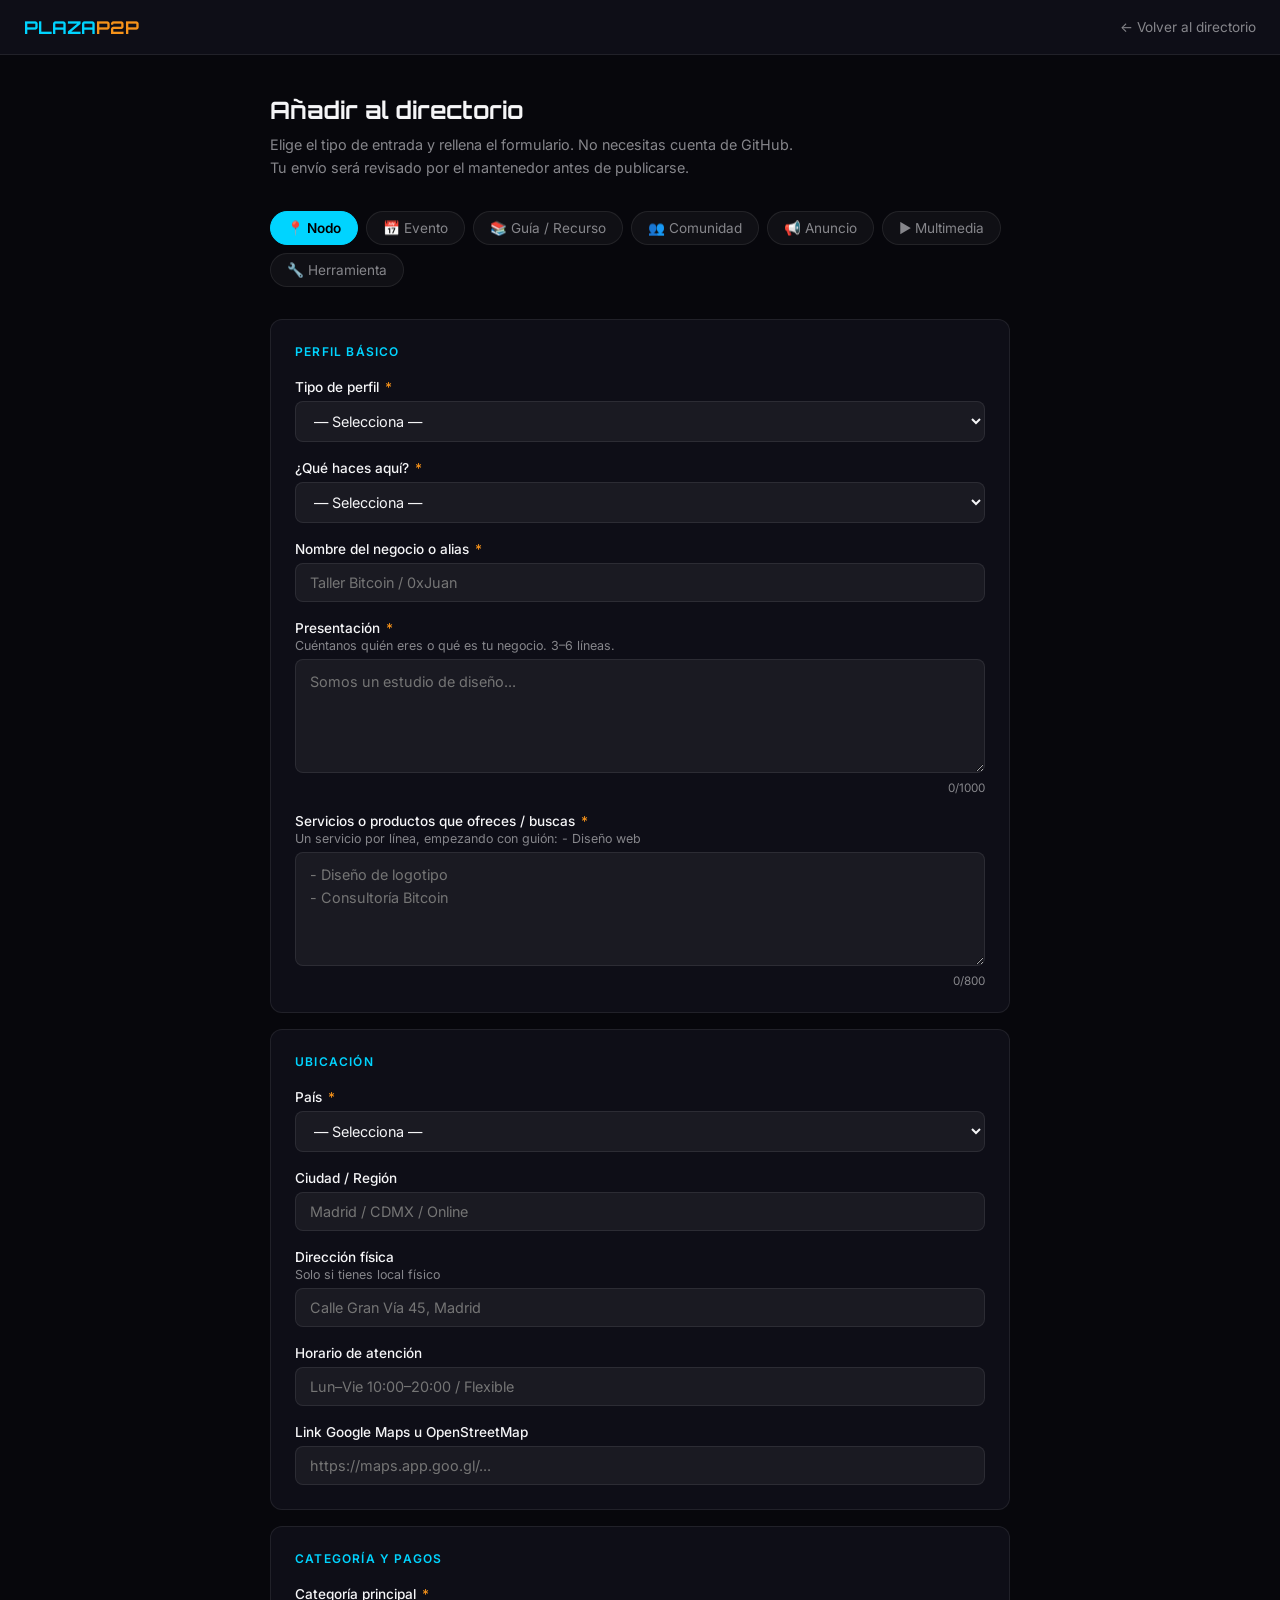
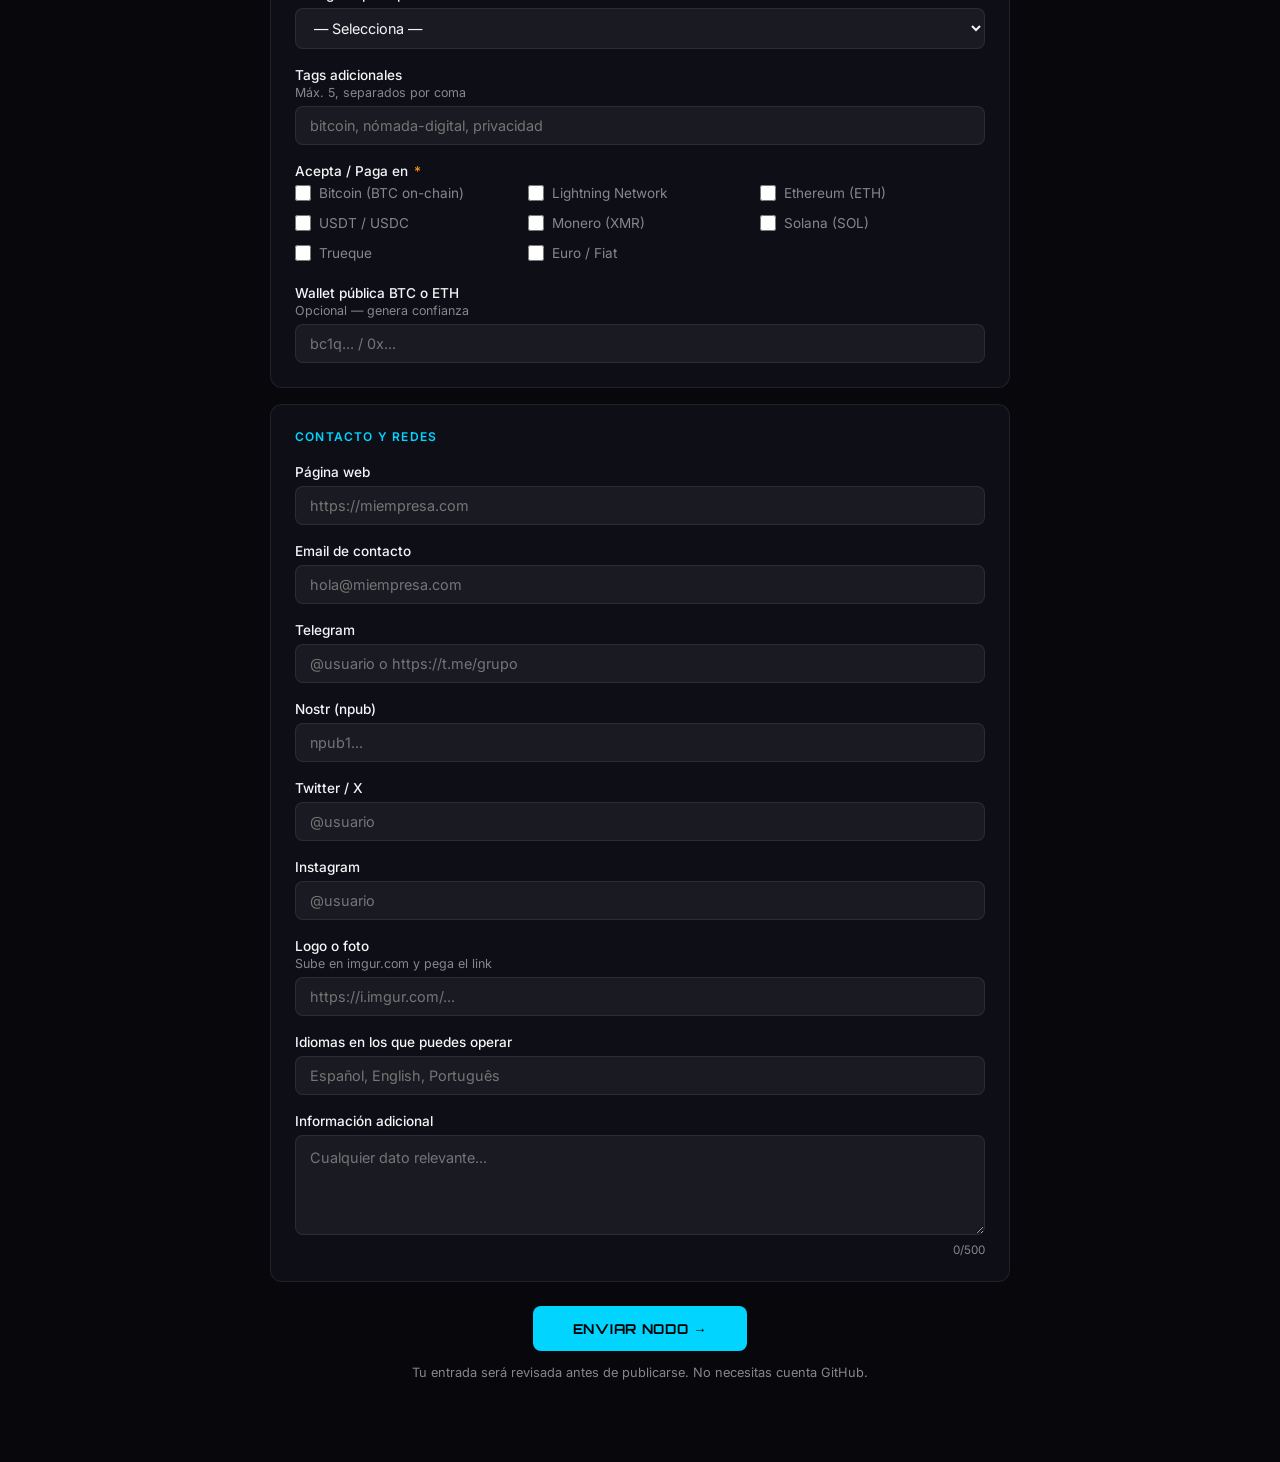
==== submit.html @ 878a332d "Initial commit" ====
<!DOCTYPE html>
<html lang="es">
<head>
  <meta charset="UTF-8">
  <meta name="viewport" content="width=device-width, initial-scale=1.0">
  <title>Enviar entrada — PlazaP2P v2</title>
  <link rel="preconnect" href="https://fonts.googleapis.com">
  <link rel="stylesheet" href="https://fonts.googleapis.com/css2?family=Orbitron:wght@400;700&family=Inter:wght@300;400;500;600&display=swap">
  <style>
    :root {
      --bg:      #07070c;
      --bg-2:    #0e0e17;
      --surface: rgba(255,255,255,0.04);
      --border:  rgba(255,255,255,0.08);
      --t-1:     #f5f5f7;
      --t-2:     #86868b;
      --accent:  #00d4ff;
      --btc:     #f7931a;
      --radius:  12px;
    }
    *, *::before, *::after { box-sizing: border-box; margin: 0; padding: 0; }
    body {
      font-family: 'Inter', sans-serif;
      background: var(--bg);
      color: var(--t-1);
      min-height: 100vh;
    }

    /* ── Header ── */
    .site-header {
      background: var(--bg-2);
      border-bottom: 1px solid var(--border);
      padding: 16px 24px;
      display: flex;
      align-items: center;
      gap: 16px;
    }
    .logo {
      font-family: 'Orbitron', sans-serif;
      font-size: 1.1rem;
      font-weight: 700;
      color: var(--accent);
      text-decoration: none;
    }
    .logo span { color: var(--btc); }
    .back-link {
      margin-left: auto;
      color: var(--t-2);
      text-decoration: none;
      font-size: 0.85rem;
      transition: color 0.2s;
    }
    .back-link:hover { color: var(--accent); }

    /* ── Main layout ── */
    .container {
      max-width: 780px;
      margin: 0 auto;
      padding: 40px 20px 80px;
    }
    h1 {
      font-family: 'Orbitron', sans-serif;
      font-size: 1.5rem;
      font-weight: 700;
      margin-bottom: 8px;
    }
    .subtitle {
      color: var(--t-2);
      font-size: 0.9rem;
      margin-bottom: 32px;
      line-height: 1.6;
    }

    /* ── Type tabs ── */
    .type-tabs {
      display: flex;
      gap: 8px;
      flex-wrap: wrap;
      margin-bottom: 32px;
    }
    .type-tab {
      padding: 8px 16px;
      border-radius: 20px;
      border: 1px solid var(--border);
      background: var(--surface);
      color: var(--t-2);
      cursor: pointer;
      font-size: 0.85rem;
      font-family: inherit;
      transition: all 0.2s;
    }
    .type-tab:hover { border-color: var(--accent); color: var(--t-1); }
    .type-tab.active {
      background: var(--accent);
      border-color: var(--accent);
      color: #000;
      font-weight: 600;
    }

    /* ── Form panels ── */
    .form-panel { display: none; }
    .form-panel.active { display: block; }

    /* ── Form fields ── */
    .form-section {
      background: var(--bg-2);
      border: 1px solid var(--border);
      border-radius: var(--radius);
      padding: 24px;
      margin-bottom: 16px;
    }
    .form-section h3 {
      font-size: 0.75rem;
      font-weight: 600;
      letter-spacing: 0.1em;
      text-transform: uppercase;
      color: var(--accent);
      margin-bottom: 20px;
    }
    .field {
      margin-bottom: 18px;
    }
    .field:last-child { margin-bottom: 0; }
    label {
      display: block;
      font-size: 0.85rem;
      font-weight: 500;
      color: var(--t-1);
      margin-bottom: 6px;
    }
    label .req { color: var(--btc); margin-left: 2px; }
    label .hint {
      display: block;
      font-size: 0.78rem;
      font-weight: 400;
      color: var(--t-2);
      margin-top: 2px;
    }
    input[type="text"],
    input[type="url"],
    input[type="email"],
    input[type="number"],
    select,
    textarea {
      width: 100%;
      background: rgba(255,255,255,0.05);
      border: 1px solid var(--border);
      border-radius: 8px;
      color: var(--t-1);
      font-family: inherit;
      font-size: 0.9rem;
      padding: 10px 14px;
      outline: none;
      transition: border-color 0.2s;
    }
    input:focus, select:focus, textarea:focus {
      border-color: var(--accent);
    }
    select option { background: #1a1a2e; }
    textarea { resize: vertical; min-height: 100px; line-height: 1.6; }

    .checkbox-group {
      display: grid;
      grid-template-columns: repeat(auto-fill, minmax(220px, 1fr));
      gap: 8px;
    }
    .checkbox-label {
      display: flex;
      align-items: center;
      gap: 8px;
      font-size: 0.85rem;
      font-weight: 400;
      color: var(--t-2);
      cursor: pointer;
    }
    .checkbox-label input[type="checkbox"] {
      width: 16px;
      height: 16px;
      accent-color: var(--accent);
      flex-shrink: 0;
    }

    /* ── Submit button ── */
    .submit-area { margin-top: 24px; text-align: center; }
    .btn-submit {
      background: var(--accent);
      color: #000;
      font-family: 'Orbitron', sans-serif;
      font-size: 0.85rem;
      font-weight: 700;
      letter-spacing: 0.05em;
      border: none;
      border-radius: 8px;
      padding: 14px 40px;
      cursor: pointer;
      transition: opacity 0.2s;
    }
    .btn-submit:hover { opacity: 0.85; }
    .btn-submit:disabled { opacity: 0.4; cursor: not-allowed; }

    /* ── Status messages ── */
    .status-msg {
      display: none;
      border-radius: var(--radius);
      padding: 16px 20px;
      margin-top: 20px;
      font-size: 0.9rem;
      line-height: 1.6;
    }
    .status-msg.success {
      display: block;
      background: rgba(48,209,88,0.1);
      border: 1px solid rgba(48,209,88,0.3);
      color: #30d158;
    }
    .status-msg.error {
      display: block;
      background: rgba(255,69,58,0.1);
      border: 1px solid rgba(255,69,58,0.3);
      color: #ff453a;
    }

    .notice {
      font-size: 0.8rem;
      color: var(--t-2);
      text-align: center;
      margin-top: 12px;
      line-height: 1.5;
    }

    /* ── Character counter ── */
    .char-counter {
      font-size: 0.73rem;
      color: var(--t-2);
      text-align: right;
      margin-top: 4px;
    }
    .char-counter.over { color: var(--btc); }

    /* ── Honeypot (invisible to humans, visible to bots) ── */
    .hp-field {
      position: absolute;
      left: -9999px;
      top: auto;
      width: 1px;
      height: 1px;
      overflow: hidden;
    }

    /* ── Success link ── */
    .status-msg.success a { color: inherit; text-decoration: underline; }
  </style>
</head>
<body>

<header class="site-header">
  <a class="logo" href="index.html">PLAZA<span>P2P</span></a>
  <a class="back-link" href="index.html">← Volver al directorio</a>
</header>

<main class="container">
  <h1>Añadir al directorio</h1>
  <p class="subtitle">
    Elige el tipo de entrada y rellena el formulario. No necesitas cuenta de GitHub.<br>
    Tu envío será revisado por el mantenedor antes de publicarse.
  </p>

  <!-- Type selector -->
  <div class="type-tabs" role="tablist">
    <button class="type-tab active" data-type="nodo"        onclick="switchType('nodo')">📍 Nodo</button>
    <button class="type-tab"        data-type="evento"      onclick="switchType('evento')">📅 Evento</button>
    <button class="type-tab"        data-type="aprendizaje" onclick="switchType('aprendizaje')">📚 Guía / Recurso</button>
    <button class="type-tab"        data-type="comunidad"   onclick="switchType('comunidad')">👥 Comunidad</button>
    <button class="type-tab"        data-type="anuncio"     onclick="switchType('anuncio')">📢 Anuncio</button>
    <button class="type-tab"        data-type="multimedia"  onclick="switchType('multimedia')">▶ Multimedia</button>
    <button class="type-tab"        data-type="herramienta" onclick="switchType('herramienta')">🔧 Herramienta</button>
  </div>

  <!-- ── NODO ──────────────────────────────────────────────────── -->
  <form id="form-nodo" class="form-panel active" onsubmit="submitForm(event,'nodo')">
    <div class="form-section">
      <h3>Perfil básico</h3>
      <div class="field">
        <label>Tipo de perfil <span class="req">*</span></label>
        <select name="tipo_entidad" required>
          <option value="">— Selecciona —</option>
          <option>Profesional / Freelancer</option>
          <option>Negocio físico (tienda, restaurante, taller...)</option>
          <option>Negocio online</option>
          <option>Proyecto / Startup / DAO</option>
          <option>ONG / Asociación</option>
          <option>Comunidad / Colectivo</option>
        </select>
      </div>
      <div class="field">
        <label>¿Qué haces aquí? <span class="req">*</span></label>
        <select name="tipo_accion" required>
          <option value="">— Selecciona —</option>
          <option>OFREZCO — vendo, doy o intercambio</option>
          <option>BUSCO — necesito algo, pago en Bitcoin o trueque</option>
          <option>AMBOS</option>
        </select>
      </div>
      <div class="field">
        <label>Nombre del negocio o alias <span class="req">*</span></label>
        <input type="text" name="nombre" maxlength="100" placeholder="Taller Bitcoin / 0xJuan" required>
      </div>
      <div class="field">
        <label>Presentación <span class="req">*</span>
          <span class="hint">Cuéntanos quién eres o qué es tu negocio. 3–6 líneas.</span>
        </label>
        <textarea name="presentacion" rows="4" maxlength="1000" placeholder="Somos un estudio de diseño..." required></textarea>
        <div class="char-counter">0/1000</div>
      </div>
      <div class="field">
        <label>Servicios o productos que ofreces / buscas <span class="req">*</span>
          <span class="hint">Un servicio por línea, empezando con guión: - Diseño web</span>
        </label>
        <textarea name="servicios" rows="4" maxlength="800" placeholder="- Diseño de logotipo&#10;- Consultoría Bitcoin" required></textarea>
        <div class="char-counter">0/800</div>
      </div>
    </div>

    <div class="form-section">
      <h3>Ubicación</h3>
      <div class="field">
        <label>País <span class="req">*</span></label>
        <select name="pais" required>
          <option value="">— Selecciona —</option>
          <option>España</option>
          <option>México</option>
          <option>Argentina</option>
          <option>Colombia</option>
          <option>Venezuela</option>
          <option>Chile</option>
          <option>Perú</option>
          <option>Uruguay</option>
          <option>Ecuador</option>
          <option>Bolivia</option>
          <option>Paraguay</option>
          <option>Costa Rica</option>
          <option>Guatemala</option>
          <option>El Salvador</option>
          <option>Honduras</option>
          <option>Nicaragua</option>
          <option>Panamá</option>
          <option>Cuba</option>
          <option>Puerto Rico</option>
          <option>República Dominicana</option>
          <option>Solo Online</option>
          <option>Otro</option>
        </select>
      </div>
      <div class="field">
        <label>Ciudad / Región</label>
        <input type="text" name="ciudad" placeholder="Madrid / CDMX / Online">
      </div>
      <div class="field">
        <label>Dirección física <span class="hint">Solo si tienes local físico</span></label>
        <input type="text" name="direccion" placeholder="Calle Gran Vía 45, Madrid">
      </div>
      <div class="field">
        <label>Horario de atención</label>
        <input type="text" name="horario" placeholder="Lun–Vie 10:00–20:00 / Flexible">
      </div>
      <div class="field">
        <label>Link Google Maps u OpenStreetMap</label>
        <input type="text" name="maps" placeholder="https://maps.app.goo.gl/...">
      </div>
    </div>

    <div class="form-section">
      <h3>Categoría y pagos</h3>
      <div class="field">
        <label>Categoría principal <span class="req">*</span></label>
        <select name="categoria" required>
          <option value="">— Selecciona —</option>
          <option>tech — desarrollo, software, hardware</option>
          <option>diseño — gráfico, web, UX, arquitectura</option>
          <option>legal — asesoría, contratos, derecho digital</option>
          <option>salud — medicina, terapias, bienestar</option>
          <option>educacion — cursos, tutorías, formación</option>
          <option>alimentacion — restaurante, catering, productos</option>
          <option>arte — música, ilustración, escritura, cine</option>
          <option>finanzas — consultoría, trading, contabilidad</option>
          <option>construccion — reformas, inmuebles, instalaciones</option>
          <option>logistica — transporte, mensajería, importación</option>
          <option>comercio — tienda, productos físicos</option>
          <option>hosteleria — hotel, alojamiento, turismo</option>
          <option>marketing — publicidad, SEO, redes sociales</option>
          <option>otro — describir en presentación</option>
        </select>
      </div>
      <div class="field">
        <label>Tags adicionales <span class="hint">Máx. 5, separados por coma</span></label>
        <input type="text" name="tags" maxlength="150" placeholder="bitcoin, nómada-digital, privacidad">
      </div>
      <div class="field">
        <label>Acepta / Paga en <span class="req">*</span></label>
        <div class="checkbox-group">
          <label class="checkbox-label"><input type="checkbox" name="acepta_crypto" value="Bitcoin (BTC — on-chain)"> Bitcoin (BTC on-chain)</label>
          <label class="checkbox-label"><input type="checkbox" name="acepta_crypto" value="Lightning Network (BTC instant)"> Lightning Network</label>
          <label class="checkbox-label"><input type="checkbox" name="acepta_crypto" value="Ethereum (ETH)"> Ethereum (ETH)</label>
          <label class="checkbox-label"><input type="checkbox" name="acepta_crypto" value="USDT / USDC (stablecoins)"> USDT / USDC</label>
          <label class="checkbox-label"><input type="checkbox" name="acepta_crypto" value="Monero (XMR)"> Monero (XMR)</label>
          <label class="checkbox-label"><input type="checkbox" name="acepta_crypto" value="Solana (SOL)"> Solana (SOL)</label>
          <label class="checkbox-label"><input type="checkbox" name="acepta_crypto" value="Trueque / Intercambio de valor"> Trueque</label>
          <label class="checkbox-label"><input type="checkbox" name="acepta_crypto" value="Euro / moneda fiat también"> Euro / Fiat</label>
        </div>
      </div>
      <div class="field">
        <label>Wallet pública BTC o ETH <span class="hint">Opcional — genera confianza</span></label>
        <input type="text" name="wallet" placeholder="bc1q... / 0x...">
      </div>
    </div>

    <div class="form-section">
      <h3>Contacto y redes</h3>
      <div class="field">
        <label>Página web</label>
        <input type="url" name="web" placeholder="https://miempresa.com">
      </div>
      <div class="field">
        <label>Email de contacto</label>
        <input type="email" name="email" placeholder="hola@miempresa.com">
      </div>
      <div class="field">
        <label>Telegram</label>
        <input type="text" name="telegram" placeholder="@usuario o https://t.me/grupo">
      </div>
      <div class="field">
        <label>Nostr (npub)</label>
        <input type="text" name="nostr" placeholder="npub1...">
      </div>
      <div class="field">
        <label>Twitter / X</label>
        <input type="text" name="twitter" placeholder="@usuario">
      </div>
      <div class="field">
        <label>Instagram</label>
        <input type="text" name="instagram" placeholder="@usuario">
      </div>
      <div class="field">
        <label>Logo o foto <span class="hint">Sube en imgur.com y pega el link</span></label>
        <input type="url" name="foto" placeholder="https://i.imgur.com/...">
      </div>
      <div class="field">
        <label>Idiomas en los que puedes operar</label>
        <input type="text" name="idiomas" placeholder="Español, English, Português">
      </div>
      <div class="field">
        <label>Información adicional</label>
        <textarea name="notas" rows="3" maxlength="500" placeholder="Cualquier dato relevante..."></textarea>
        <div class="char-counter">0/500</div>
      </div>
    </div>

    <div class="hp-field" aria-hidden="true">
      <input type="text" name="_hp" tabindex="-1" autocomplete="off">
    </div>

    <div class="submit-area">
      <button type="submit" class="btn-submit">ENVIAR NODO →</button>
      <p class="notice">Tu entrada será revisada antes de publicarse. No necesitas cuenta GitHub.</p>
      <div id="status-nodo" class="status-msg"></div>
    </div>
  </form>

  <!-- ── EVENTO ─────────────────────────────────────────────── -->
  <form id="form-evento" class="form-panel" onsubmit="submitForm(event,'evento')">
    <div class="form-section">
      <h3>Datos del evento</h3>
      <div class="field">
        <label>Nombre del evento <span class="req">*</span></label>
        <input type="text" name="nombre" maxlength="150" placeholder="Bitcoin Meetup Madrid #12" required>
      </div>
      <div class="field">
        <label>Tipo de evento <span class="req">*</span></label>
        <select name="tipo" required>
          <option value="">— Selecciona —</option>
          <option>Meetup / Quedada informal</option>
          <option>Taller / Workshop</option>
          <option>Conferencia / Charla</option>
          <option>Hackathon</option>
          <option>Mercado / Feria</option>
          <option>Evento online (webinar, stream)</option>
          <option>Retiro / Encuentro residencial</option>
          <option>Otro</option>
        </select>
      </div>
      <div class="field">
        <label>Fecha <span class="req">*</span></label>
        <input type="text" name="fecha" placeholder="2025-09-15 / 15 septiembre 2025" required>
      </div>
      <div class="field">
        <label>Hora y zona horaria</label>
        <input type="text" name="hora" placeholder="19:00 CET / 18:00 UTC">
      </div>
      <div class="field">
        <label>Lugar <span class="req">*</span></label>
        <input type="text" name="lugar" placeholder="Coworking El Nodo, Madrid / Online" required>
      </div>
      <div class="field">
        <label>País / Zona</label>
        <input type="text" name="pais" placeholder="España / Latam / Online Global">
      </div>
      <div class="field">
        <label>Descripción del evento <span class="req">*</span></label>
        <textarea name="descripcion" rows="4" maxlength="800" placeholder="De qué va el evento, qué se verá, quién es el ponente..." required></textarea>
        <div class="char-counter">0/800</div>
      </div>
      <div class="field">
        <label>Coste de entrada</label>
        <input type="text" name="coste" placeholder="Gratuito / 5.000 sats / €10">
      </div>
      <div class="field">
        <label>Link de registro o más info</label>
        <input type="url" name="registro" placeholder="https://...">
      </div>
      <div class="field">
        <label>Organizador / Contacto <span class="req">*</span></label>
        <input type="text" name="organizador" placeholder="@bitcoin_madrid / hola@evento.com" required>
      </div>
      <div class="field">
        <label>Idioma del evento</label>
        <input type="text" name="idioma" placeholder="Español / English">
      </div>
      <div class="field">
        <label>Imagen del evento</label>
        <input type="url" name="foto" placeholder="https://i.imgur.com/...">
      </div>
    </div>
    <div class="hp-field" aria-hidden="true">
      <input type="text" name="_hp" tabindex="-1" autocomplete="off">
    </div>

    <div class="submit-area">
      <button type="submit" class="btn-submit">ENVIAR EVENTO →</button>
      <p class="notice">Tu entrada será revisada antes de publicarse. No necesitas cuenta GitHub.</p>
      <div id="status-evento" class="status-msg"></div>
    </div>
  </form>

  <!-- ── APRENDIZAJE ───────────────────────────────────────── -->
  <form id="form-aprendizaje" class="form-panel" onsubmit="submitForm(event,'aprendizaje')">
    <div class="form-section">
      <h3>Recurso educativo</h3>
      <div class="field">
        <label>Título <span class="req">*</span></label>
        <input type="text" name="titulo" maxlength="150" placeholder="Guía práctica de Lightning Network" required>
      </div>
      <div class="field">
        <label>Tipo de recurso <span class="req">*</span></label>
        <select name="tipo" required>
          <option value="">— Selecciona —</option>
          <option>Artículo / Guía escrita</option>
          <option>Video / Tutorial</option>
          <option>Curso completo</option>
          <option>Libro / Whitepaper</option>
          <option>Podcast / Audio</option>
          <option>Herramienta / Software</option>
          <option>Repositorio de código</option>
          <option>Comunidad de aprendizaje</option>
        </select>
      </div>
      <div class="field">
        <label>Nivel <span class="req">*</span></label>
        <select name="nivel" required>
          <option value="">— Selecciona —</option>
          <option>Principiante — sin conocimientos previos</option>
          <option>Intermedio — familiarizado con el tema</option>
          <option>Avanzado — conocimiento técnico profundo</option>
        </select>
      </div>
      <div class="field">
        <label>Categoría <span class="req">*</span></label>
        <select name="categoria" required>
          <option value="">— Selecciona —</option>
          <option>Bitcoin — fundamentos</option>
          <option>Bitcoin — técnico (lightning, nodos, custodia)</option>
          <option>Cripto general — altcoins, DeFi</option>
          <option>Privacidad y seguridad</option>
          <option>Economía y filosofía</option>
          <option>Legal y fiscal</option>
          <option>Minería</option>
          <option>Herramientas y software</option>
          <option>Economía circular y P2P</option>
          <option>Otro</option>
        </select>
      </div>
      <div class="field">
        <label>Idioma del recurso</label>
        <input type="text" name="idioma" placeholder="Español / English">
      </div>
      <div class="field">
        <label>Descripción breve <span class="req">*</span></label>
        <textarea name="descripcion" rows="3" maxlength="800" placeholder="Qué aprenderás con este recurso..." required></textarea>
        <div class="char-counter">0/800</div>
      </div>
      <div class="field">
        <label>Link al recurso <span class="req">*</span></label>
        <input type="url" name="link" placeholder="https://..." required>
      </div>
      <div class="field">
        <label>Autor o fuente</label>
        <input type="text" name="autor" placeholder="@bitcoin_dev / Satoshi Nakamoto">
      </div>
      <div class="field">
        <label>¿Es gratuito? <span class="req">*</span></label>
        <select name="gratuito" required>
          <option value="">— Selecciona —</option>
          <option value="Sí">Sí, gratuito</option>
          <option value="No">No, de pago</option>
          <option value="Freemium">Freemium</option>
        </select>
      </div>
    </div>
    <div class="hp-field" aria-hidden="true">
      <input type="text" name="_hp" tabindex="-1" autocomplete="off">
    </div>

    <div class="submit-area">
      <button type="submit" class="btn-submit">ENVIAR RECURSO →</button>
      <p class="notice">Tu entrada será revisada antes de publicarse. No necesitas cuenta GitHub.</p>
      <div id="status-aprendizaje" class="status-msg"></div>
    </div>
  </form>

  <!-- ── COMUNIDAD ─────────────────────────────────────────── -->
  <form id="form-comunidad" class="form-panel" onsubmit="submitForm(event,'comunidad')">
    <div class="form-section">
      <h3>Datos de la comunidad</h3>
      <div class="field">
        <label>Nombre de la comunidad <span class="req">*</span></label>
        <input type="text" name="nombre" maxlength="100" placeholder="Bitcoin Madrid / Bitcoiners Latam" required>
      </div>
      <div class="field">
        <label>Plataforma principal <span class="req">*</span></label>
        <select name="plataforma" required>
          <option value="">— Selecciona —</option>
          <option>Telegram</option>
          <option>Discord</option>
          <option>Nostr</option>
          <option>Matrix / Element</option>
          <option>WhatsApp</option>
          <option>Foro propio</option>
          <option>Meetup.com</option>
          <option>Reddit</option>
          <option>Signal</option>
          <option>Otra</option>
        </select>
      </div>
      <div class="field">
        <label>Link de acceso <span class="req">*</span></label>
        <input type="url" name="link" placeholder="https://t.me/... / https://..." required>
      </div>
      <div class="field">
        <label>Alcance geográfico <span class="req">*</span></label>
        <input type="text" name="pais" placeholder="España / México / Global / Latam" required>
      </div>
      <div class="field">
        <label>Ciudad <span class="hint">Si es una comunidad local</span></label>
        <input type="text" name="ciudad" placeholder="Madrid / Buenos Aires">
      </div>
      <div class="field">
        <label>Número aproximado de miembros</label>
        <input type="text" name="miembros" placeholder="500 / 1200 / +5000">
      </div>
      <div class="field">
        <label>Descripción y enfoque <span class="req">*</span></label>
        <textarea name="descripcion" rows="3" maxlength="800" placeholder="De qué trata la comunidad, a quién va dirigida..." required></textarea>
        <div class="char-counter">0/800</div>
      </div>
      <div class="field">
        <label>Idioma principal</label>
        <input type="text" name="idioma" placeholder="Español / English">
      </div>
      <div class="field">
        <label>Contacto del responsable o admin</label>
        <input type="text" name="contacto" placeholder="@admin / admin@comunidad.com">
      </div>
    </div>
    <div class="hp-field" aria-hidden="true">
      <input type="text" name="_hp" tabindex="-1" autocomplete="off">
    </div>

    <div class="submit-area">
      <button type="submit" class="btn-submit">ENVIAR COMUNIDAD →</button>
      <p class="notice">Tu entrada será revisada antes de publicarse. No necesitas cuenta GitHub.</p>
      <div id="status-comunidad" class="status-msg"></div>
    </div>
  </form>

  <!-- ── ANUNCIO ────────────────────────────────────────────── -->
  <form id="form-anuncio" class="form-panel" onsubmit="submitForm(event,'anuncio')">
    <div class="form-section">
      <h3>Anuncio P2P</h3>
      <div class="field">
        <label>Tipo de anuncio <span class="req">*</span></label>
        <select name="tipo" required>
          <option value="">— Selecciona —</option>
          <option>Busco colaborador / socio</option>
          <option>Ofrezco trabajo o proyecto puntual</option>
          <option>Vendo (producto o servicio único)</option>
          <option>Compro / busco algo concreto</option>
          <option>Intercambio / trueque directo</option>
          <option>Donación / crowdfunding</option>
          <option>Aviso importante para la comunidad</option>
          <option>Otro</option>
        </select>
      </div>
      <div class="field">
        <label>Título del anuncio <span class="req">*</span></label>
        <input type="text" name="titulo" maxlength="150" placeholder="Vendo laptop ThinkPad por Bitcoin" required>
      </div>
      <div class="field">
        <label>Descripción completa <span class="req">*</span></label>
        <textarea name="descripcion" rows="4" maxlength="1000" placeholder="Detalles del producto / servicio, estado, condiciones..." required></textarea>
        <div class="char-counter">0/1000</div>
      </div>
      <div class="field">
        <label>Zona o alcance <span class="req">*</span></label>
        <input type="text" name="zona" placeholder="Madrid presencial / Online / Envío a España" required>
      </div>
      <div class="field">
        <label>Vigencia del anuncio</label>
        <input type="text" name="duracion" placeholder="30 días / Hasta vender / Permanente">
      </div>
      <div class="field">
        <label>Presupuesto o valor ofrecido</label>
        <input type="text" name="presupuesto" placeholder="0.005 BTC / 50.000 sats / Negociable">
      </div>
      <div class="field">
        <label>Contacto <span class="req">*</span></label>
        <input type="text" name="contacto" placeholder="@telegram / email@..." required>
      </div>
    </div>
    <div class="hp-field" aria-hidden="true">
      <input type="text" name="_hp" tabindex="-1" autocomplete="off">
    </div>

    <div class="submit-area">
      <button type="submit" class="btn-submit">ENVIAR ANUNCIO →</button>
      <p class="notice">Tu entrada será revisada antes de publicarse. No necesitas cuenta GitHub.</p>
      <div id="status-anuncio" class="status-msg"></div>
    </div>
  </form>

  <!-- ── MULTIMEDIA ───────────────────────────────────────── -->
  <form id="form-multimedia" class="form-panel" onsubmit="submitForm(event,'multimedia')">
    <div class="form-section">
      <h3>Canal / Podcast / Newsletter</h3>
      <div class="field">
        <label>Título <span class="req">*</span></label>
        <input type="text" name="titulo" maxlength="150" placeholder="Nombre del canal, podcast o newsletter" required>
        <div class="char-counter">0/150</div>
      </div>
      <div class="field">
        <label>Tipo <span class="req">*</span></label>
        <select name="tipo" required>
          <option value="">— Selecciona —</option>
          <option>YouTube</option>
          <option>Podcast</option>
          <option>Newsletter</option>
          <option>Blog</option>
          <option>Livestream</option>
        </select>
      </div>
      <div class="field">
        <label>Descripción breve <span class="req">*</span></label>
        <textarea name="descripcion" rows="4" maxlength="800" placeholder="¿De qué trata? ¿Con qué frecuencia publica?" required></textarea>
        <div class="char-counter">0/800</div>
      </div>
      <div class="field">
        <label>Link principal <span class="req">*</span></label>
        <input type="url" name="link" placeholder="https://youtube.com/..." required>
      </div>
      <div class="field">
        <label>Autor / Responsable</label>
        <input type="text" name="autor" placeholder="Nombre o alias del creador">
      </div>
      <div class="field">
        <label>Idioma principal</label>
        <select name="idioma">
          <option value="">— Selecciona —</option>
          <option>Español</option>
          <option>English</option>
          <option>Català</option>
          <option>Otros</option>
        </select>
      </div>
      <div class="field">
        <label>Frecuencia de publicación</label>
        <input type="text" name="frecuencia" placeholder="Semanal, mensual, irregular...">
      </div>
      <div class="field">
        <label>¿Es gratuito?</label>
        <select name="gratuito">
          <option value="">— Selecciona —</option>
          <option value="Sí">Sí, gratuito</option>
          <option value="No">No, de pago</option>
          <option value="Freemium">Freemium</option>
        </select>
      </div>
    </div>
    <div class="hp-field" aria-hidden="true">
      <input type="text" name="_hp" tabindex="-1" autocomplete="off">
    </div>
    <div class="submit-area">
      <button type="submit" class="btn-submit">ENVIAR MULTIMEDIA →</button>
      <p class="notice">Tu entrada será revisada antes de publicarse. No necesitas cuenta GitHub.</p>
      <div id="status-multimedia" class="status-msg"></div>
    </div>
  </form>

  <!-- ── HERRAMIENTA ──────────────────────────────────────── -->
  <form id="form-herramienta" class="form-panel" onsubmit="submitForm(event,'herramienta')">
    <div class="form-section">
      <h3>Herramienta / Tool</h3>
      <div class="field">
        <label>Nombre <span class="req">*</span></label>
        <input type="text" name="nombre" maxlength="100" placeholder="Nombre de la herramienta o servicio" required>
        <div class="char-counter">0/100</div>
      </div>
      <div class="field">
        <label>Categoría <span class="req">*</span></label>
        <select name="tipo" required>
          <option value="">— Selecciona categoría —</option>
          <optgroup label="─ Trading &amp; Exchange ─">
            <option>Exchange</option>
            <option>Aggregator</option>
            <option>P2P</option>
            <option>Indie exchange</option>
            <option>DEX</option>
            <option>ATM</option>
          </optgroup>
          <optgroup label="─ Compras &amp; Servicios ─">
            <option>Marketplace</option>
            <option>Shopping</option>
            <option>Cards</option>
            <option>Gift cards</option>
          </optgroup>
          <optgroup label="─ Privacidad &amp; Seguridad ─">
            <option>Tool</option>
            <option>OS &amp; Live USB</option>
            <option>Encryption</option>
            <option>Browser</option>
            <option>Password Manager</option>
            <option>VPN</option>
            <option>Proxy store</option>
            <option>Utilities</option>
          </optgroup>
          <optgroup label="─ Comunicación ─">
            <option>Messaging</option>
            <option>Email</option>
            <option>Email alias</option>
            <option>SMS</option>
          </optgroup>
          <optgroup label="─ Infraestructura ─">
            <option>Hosting</option>
            <option>VPS</option>
            <option>Domains</option>
            <option>e-SIM</option>
            <option>AI</option>
          </optgroup>
          <optgroup label="─ Otros ─">
            <option>Other services</option>
          </optgroup>
        </select>
      </div>
      <div class="field">
        <label>Descripción breve <span class="req">*</span></label>
        <textarea name="descripcion" rows="4" maxlength="500" placeholder="¿Para qué sirve? ¿Qué la diferencia de otras? ¿Acepta Bitcoin/Monero?" required></textarea>
        <div class="char-counter">0/500</div>
      </div>
      <div class="field">
        <label>Link oficial <span class="req">*</span></label>
        <input type="url" name="link" placeholder="https://..." required>
      </div>
      <div class="field">
        <label>Plataforma</label>
        <select name="plataforma">
          <option value="">— Selecciona —</option>
          <option>Web</option>
          <option>Mobile</option>
          <option>Desktop</option>
          <option>CLI</option>
          <option>Multi-plataforma</option>
          <option>Browser Extension</option>
          <option>Live USB</option>
          <option>Desktop · Mobile</option>
          <option>Desktop · CLI</option>
          <option>Self-hosted</option>
          <option>VM</option>
        </select>
      </div>
      <div class="field">
        <label>¿Es open source?</label>
        <select name="open_source">
          <option value="">— Selecciona —</option>
          <option value="Sí">Sí</option>
          <option value="No">No</option>
          <option value="Parcialmente">Parcialmente</option>
        </select>
      </div>
      <div class="field">
        <label>Logo (URL directa a imagen)</label>
        <input type="url" name="logo" placeholder="https://ejemplo.com/favicon.ico">
        <div class="field-hint">URL al logo o favicon oficial. Se mostrará en la tarjeta (36×36 px).</div>
      </div>
    </div>
    <div class="hp-field" aria-hidden="true">
      <input type="text" name="_hp" tabindex="-1" autocomplete="off">
    </div>
    <div class="submit-area">
      <button type="submit" class="btn-submit">ENVIAR HERRAMIENTA →</button>
      <p class="notice">Tu entrada será revisada antes de publicarse. No necesitas cuenta GitHub.</p>
      <div id="status-herramienta" class="status-msg"></div>
    </div>
  </form>

</main>

<script>
  const SUBMIT_URL = '/api/submit';
  const BTN_LABELS = {
    nodo:        'ENVIAR NODO →',
    evento:      'ENVIAR EVENTO →',
    aprendizaje: 'ENVIAR RECURSO →',
    comunidad:   'ENVIAR COMUNIDAD →',
    anuncio:     'ENVIAR ANUNCIO →',
    multimedia:  'ENVIAR MULTIMEDIA →',
    herramienta: 'ENVIAR HERRAMIENTA →',
  };

  // ── Utilities ────────────────────────────────────────────────────────────────
  function escapeHTML(str) {
    return String(str)
      .replace(/&/g, '&amp;').replace(/</g, '&lt;')
      .replace(/>/g, '&gt;').replace(/"/g, '&quot;');
  }

  function updateCounter(el) {
    const counter = el.parentElement.querySelector('.char-counter');
    if (!counter) return;
    const max = parseInt(el.getAttribute('maxlength') || '0', 10);
    const len = el.value.length;
    counter.textContent = `${len}/${max}`;
    counter.classList.toggle('over', len >= Math.floor(max * 0.9));
  }

  // ── Tab switching ────────────────────────────────────────────────────────────
  function switchType(type) {
    document.querySelectorAll('.type-tab').forEach(t =>
      t.classList.toggle('active', t.dataset.type === type));
    document.querySelectorAll('.form-panel').forEach(p =>
      p.classList.toggle('active', p.id === `form-${type}`));
    restoreDraft(type);
  }

  // ── Draft persistence (sessionStorage) ───────────────────────────────────────
  function saveDraft(form, type) {
    const data = {};
    new FormData(form).forEach((val, key) => {
      if (key === '_hp') return;
      data[key] = data[key] !== undefined ? [].concat(data[key], val) : val;
    });
    try { sessionStorage.setItem(`plazap2p-draft-${type}`, JSON.stringify(data)); } catch {}
  }

  function restoreDraft(type) {
    try {
      const raw = sessionStorage.getItem(`plazap2p-draft-${type}`);
      if (!raw) return;
      const data = JSON.parse(raw);
      const form = document.getElementById(`form-${type}`);
      if (!form) return;
      Object.entries(data).forEach(([key, val]) => {
        form.querySelectorAll(`[name="${CSS.escape(key)}"]`).forEach(el => {
          if (el.type === 'checkbox') {
            el.checked = [].concat(val).includes(el.value);
          } else {
            el.value = val;
            updateCounter(el);
          }
        });
      });
    } catch {}
  }

  function clearDraft(type) {
    try { sessionStorage.removeItem(`plazap2p-draft-${type}`); } catch {}
  }

  // ── Form submission ──────────────────────────────────────────────────────────
  async function submitForm(e, type) {
    e.preventDefault();
    const form   = e.target;
    const btn    = form.querySelector('.btn-submit');
    const status = document.getElementById(`status-${type}`);

    // Honeypot — silent discard if bot filled the hidden field
    if (form.querySelector('[name="_hp"]')?.value) return;

    // Collect all form values
    const data = {};
    new FormData(form).forEach((val, key) => {
      if (key === '_hp') return;
      data[key] = data[key] !== undefined ? [].concat(data[key], val) : val;
    });

    // Ensure checkbox groups exist as arrays (even when all unchecked)
    const seenGroups = new Set();
    form.querySelectorAll('input[type="checkbox"]').forEach(cb => {
      if (seenGroups.has(cb.name)) return;
      seenGroups.add(cb.name);
      if (data[cb.name] === undefined) data[cb.name] = [];
      else if (!Array.isArray(data[cb.name])) data[cb.name] = [data[cb.name]];
    });

    // Client-side: require at least one crypto option for nodo
    if (type === 'nodo' && (!data.acepta_crypto || data.acepta_crypto.length === 0)) {
      status.className = 'status-msg error';
      status.innerHTML = '❌ <strong>Selecciona al menos una opción en "Acepta / Paga en".</strong>';
      status.scrollIntoView({ behavior: 'smooth', block: 'nearest' });
      return;
    }

    btn.disabled = true;
    btn.textContent = 'Enviando…';
    status.className = 'status-msg'; // hide while in-flight (CSS: display:none)

    try {
      const res  = await fetch(SUBMIT_URL, {
        method:  'POST',
        headers: { 'Content-Type': 'application/json' },
        body:    JSON.stringify({ type, data }),
      });
      const json = await res.json();

      if (res.ok && json.ok) {
        const issueLink = json.issue_url
          ? ` <a href="${json.issue_url}" target="_blank" rel="noopener">Ver issue →</a>`
          : '';
        status.className = 'status-msg success';
        status.innerHTML =
          `✅ <strong>Enviado correctamente.</strong><br>` +
          `Tu entrada está pendiente de revisión. El mantenedor la publicará en breve.${issueLink}`;
        form.reset();
        clearDraft(type);
        // Reset counters after form.reset()
        form.querySelectorAll('textarea[maxlength], input[maxlength]').forEach(updateCounter);
      } else {
        throw new Error(json.error || 'Error desconocido');
      }
    } catch (err) {
      status.className = 'status-msg error';
      status.innerHTML =
        `❌ <strong>Error al enviar:</strong> ${escapeHTML(err.message)}<br>` +
        `Inténtalo de nuevo o abre el issue directamente en GitHub.`;
    } finally {
      btn.disabled = false;
      btn.textContent = BTN_LABELS[type] || 'ENVIAR →';
      status.scrollIntoView({ behavior: 'smooth', block: 'nearest' });
    }
  }

  // ── Init ─────────────────────────────────────────────────────────────────────
  document.addEventListener('DOMContentLoaded', () => {
    // Wire up character counters
    document.querySelectorAll('textarea[maxlength], input[maxlength]').forEach(el => {
      el.addEventListener('input', () => updateCounter(el));
      updateCounter(el);
    });

    // Wire up draft saving on every input/change in any form panel
    document.querySelectorAll('.form-panel').forEach(panel => {
      const type = panel.id.replace('form-', '');
      panel.addEventListener('input',  () => saveDraft(panel, type));
      panel.addEventListener('change', () => saveDraft(panel, type));
    });

    // Restore draft for the initially active tab
    restoreDraft('nodo');
  });
</script>

</body>
</html>
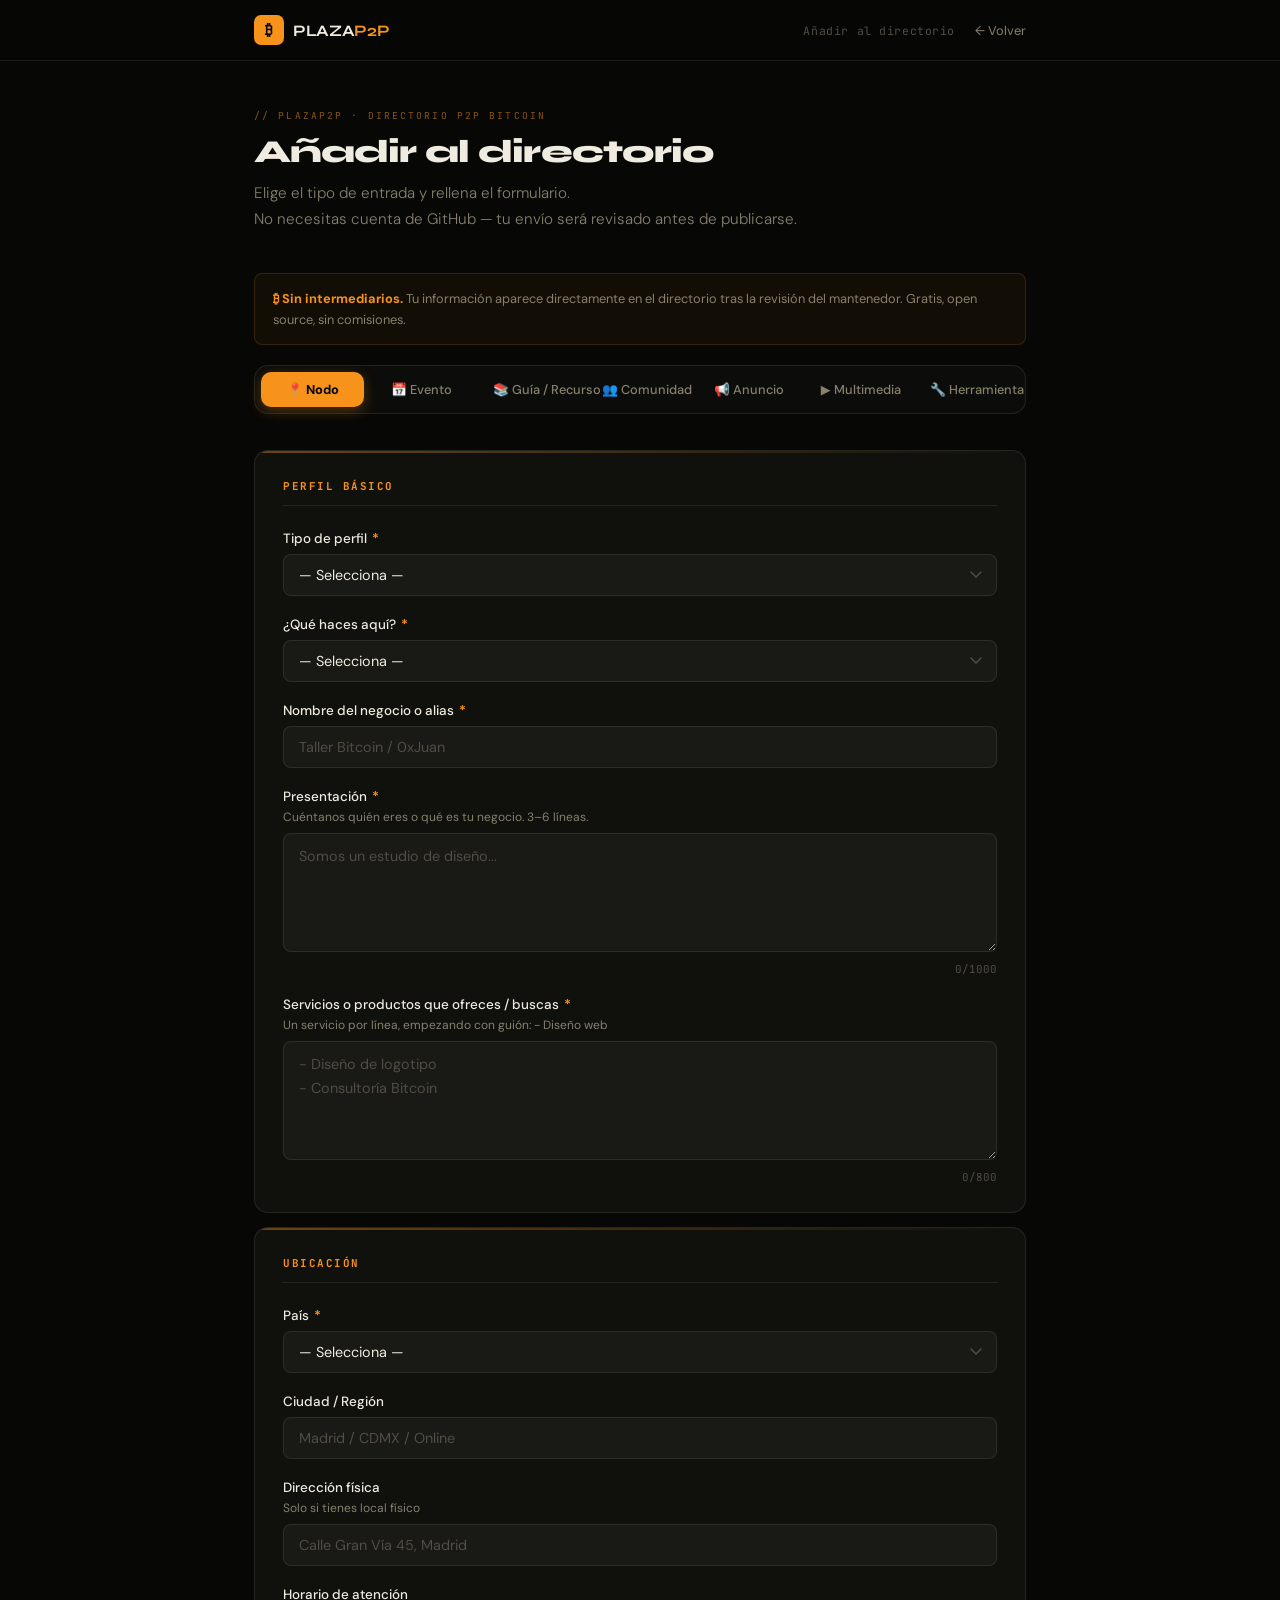
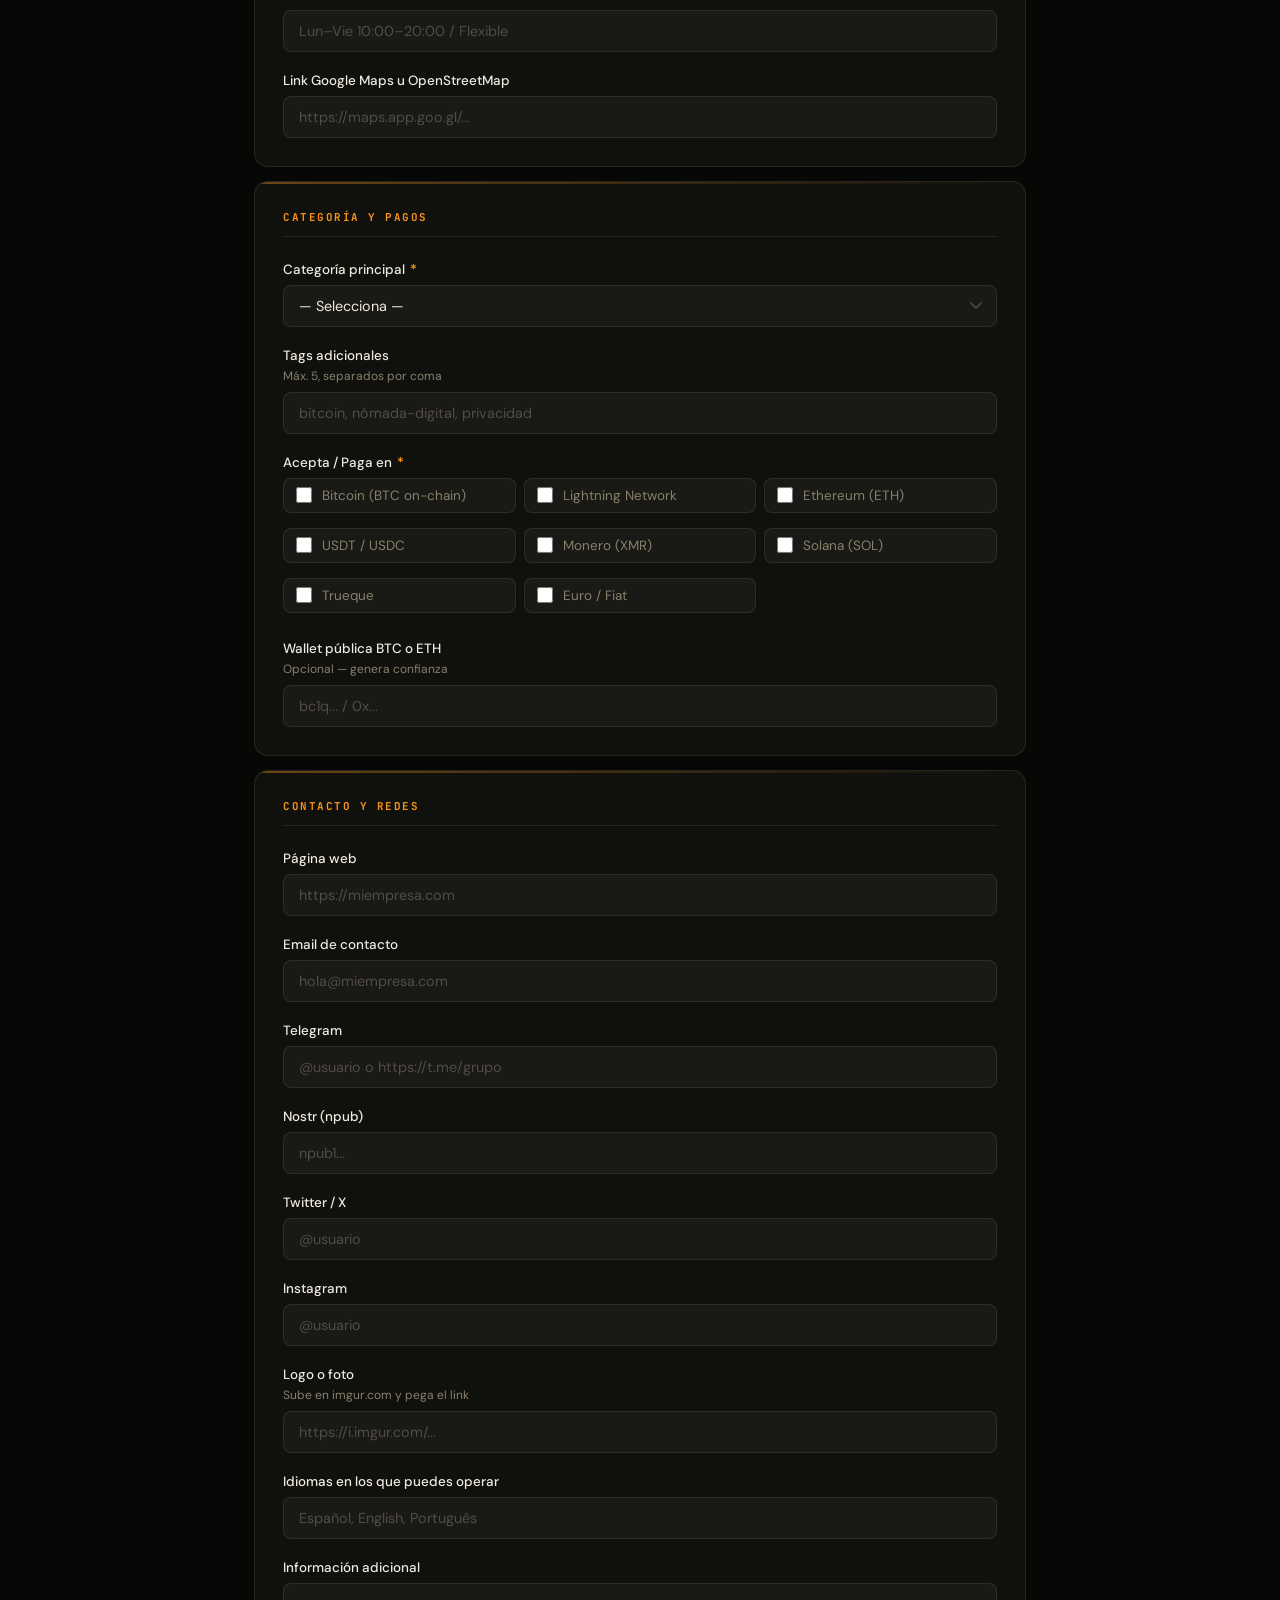
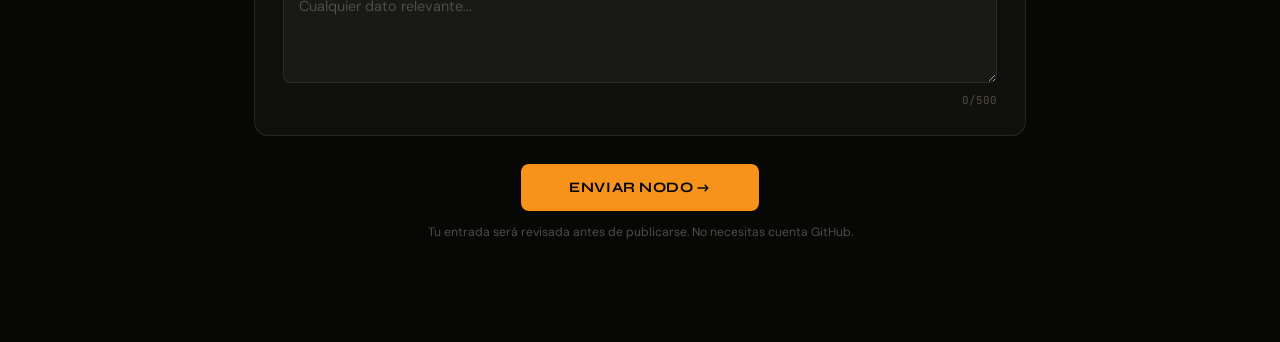
==== commit ffa8fdb3: "upgrade" ====
--- a/submit.html
+++ b/submit.html
@@ -3,139 +3,233 @@
 <head>
   <meta charset="UTF-8">
   <meta name="viewport" content="width=device-width, initial-scale=1.0">
-  <title>Enviar entrada — PlazaP2P v2</title>
+  <title>Añadir al directorio — PlazaP2P</title>
+  <meta name="description" content="Añade tu nodo, evento, comunidad o recurso al directorio P2P de economía circular Bitcoin.">
   <link rel="preconnect" href="https://fonts.googleapis.com">
-  <link rel="stylesheet" href="https://fonts.googleapis.com/css2?family=Orbitron:wght@400;700&family=Inter:wght@300;400;500;600&display=swap">
+  <link rel="preconnect" href="https://fonts.gstatic.com" crossorigin>
+  <link href="https://fonts.googleapis.com/css2?family=Syne:wght@400;600;700;800&family=DM+Sans:wght@300;400;500;600&family=JetBrains+Mono:wght@400;500&display=swap" rel="stylesheet">
   <style>
+    /* ── Design tokens ── */
     :root {
-      --bg:      #07070c;
-      --bg-2:    #0e0e17;
-      --surface: rgba(255,255,255,0.04);
-      --border:  rgba(255,255,255,0.08);
-      --t-1:     #f5f5f7;
-      --t-2:     #86868b;
-      --accent:  #00d4ff;
-      --btc:     #f7931a;
-      --radius:  12px;
-    }
+      --bg:        #070705;
+      --bg-2:      #0e0d0a;
+      --surface:   rgba(255,248,228,0.038);
+      --surface-2: rgba(255,248,228,0.065);
+      --border:    rgba(255,248,228,0.09);
+      --border-focus: rgba(247,147,26,0.5);
+
+      --t-1: #f0ebe0;
+      --t-2: #89806d;
+      --t-3: #524d45;
+
+      --accent: #f7931a;
+      --btc:    #f7931a;
+      --green:  #5cc87a;
+      --red:    #e8706b;
+
+      --font-head: 'Syne', sans-serif;
+      --font-body: 'DM Sans', system-ui, sans-serif;
+      --font-mono: 'JetBrains Mono', monospace;
+
+      --radius: 14px;
+      --r-sm: 8px;
+    }
+
+    /* ── Reset ── */
     *, *::before, *::after { box-sizing: border-box; margin: 0; padding: 0; }
+    html { scroll-behavior: smooth; }
     body {
-      font-family: 'Inter', sans-serif;
+      font-family: var(--font-body);
       background: var(--bg);
       color: var(--t-1);
       min-height: 100vh;
-    }
+      -webkit-font-smoothing: antialiased;
+    }
+    a { color: inherit; text-decoration: none; }
+    button { cursor: pointer; font-family: inherit; }
+    ::-webkit-scrollbar { width: 5px; }
+    ::-webkit-scrollbar-track { background: var(--bg); }
+    ::-webkit-scrollbar-thumb { background: rgba(247,147,26,0.2); border-radius: 3px; }
 
     /* ── Header ── */
     .site-header {
-      background: var(--bg-2);
+      position: sticky;
+      top: 0;
+      z-index: 50;
+      background: rgba(7,7,5,0.96);
       border-bottom: 1px solid var(--border);
-      padding: 16px 24px;
+      backdrop-filter: blur(12px);
+    }
+    .site-header-inner {
+      max-width: 820px;
+      margin: 0 auto;
+      padding: 0 24px;
+      height: 60px;
       display: flex;
       align-items: center;
       gap: 16px;
     }
     .logo {
-      font-family: 'Orbitron', sans-serif;
-      font-size: 1.1rem;
-      font-weight: 700;
-      color: var(--accent);
+      display: flex;
+      align-items: center;
+      gap: 9px;
       text-decoration: none;
     }
-    .logo span { color: var(--btc); }
+    .logo-mark {
+      width: 30px;
+      height: 30px;
+      background: var(--accent);
+      border-radius: 7px;
+      display: flex;
+      align-items: center;
+      justify-content: center;
+      font-family: var(--font-head);
+      font-weight: 800;
+      font-size: 0.95rem;
+      color: #000;
+      flex-shrink: 0;
+    }
+    .logo-text {
+      font: 700 1rem var(--font-head);
+      color: var(--t-1);
+      letter-spacing: -0.02em;
+    }
+    .logo-text .accent { color: var(--accent); }
+    .header-meta {
+      margin-left: auto;
+      display: flex;
+      align-items: center;
+      gap: 20px;
+    }
+    .header-step {
+      font: 400 0.72rem var(--font-mono);
+      color: var(--t-3);
+      letter-spacing: 0.05em;
+    }
     .back-link {
-      margin-left: auto;
+      font: 400 0.8rem var(--font-body);
       color: var(--t-2);
-      text-decoration: none;
-      font-size: 0.85rem;
       transition: color 0.2s;
     }
     .back-link:hover { color: var(--accent); }
 
     /* ── Main layout ── */
     .container {
-      max-width: 780px;
+      max-width: 820px;
       margin: 0 auto;
-      padding: 40px 20px 80px;
+      padding: 48px 24px 100px;
+    }
+
+    /* ── Page header ── */
+    .page-eyebrow {
+      font: 400 0.6rem var(--font-mono);
+      color: rgba(247,147,26,0.55);
+      letter-spacing: 0.22em;
+      text-transform: uppercase;
+      margin-bottom: 10px;
     }
     h1 {
-      font-family: 'Orbitron', sans-serif;
-      font-size: 1.5rem;
-      font-weight: 700;
-      margin-bottom: 8px;
+      font: 800 2rem var(--font-head);
+      letter-spacing: -0.03em;
+      margin-bottom: 10px;
+      color: var(--t-1);
     }
     .subtitle {
+      font: 300 0.95rem/1.7 var(--font-body);
       color: var(--t-2);
-      font-size: 0.9rem;
-      margin-bottom: 32px;
-      line-height: 1.6;
+      margin-bottom: 40px;
+      max-width: 560px;
     }
 
     /* ── Type tabs ── */
     .type-tabs {
       display: flex;
-      gap: 8px;
+      gap: 6px;
       flex-wrap: wrap;
-      margin-bottom: 32px;
+      margin-bottom: 36px;
+      padding: 6px;
+      background: rgba(255,248,228,0.025);
+      border: 1px solid var(--border);
+      border-radius: 14px;
     }
     .type-tab {
-      padding: 8px 16px;
-      border-radius: 20px;
-      border: 1px solid var(--border);
-      background: var(--surface);
+      flex: 1;
+      min-width: 90px;
+      padding: 9px 14px;
+      border-radius: 10px;
+      border: none;
+      background: transparent;
       color: var(--t-2);
       cursor: pointer;
-      font-size: 0.85rem;
-      font-family: inherit;
+      font: 500 0.8rem var(--font-body);
       transition: all 0.2s;
-    }
-    .type-tab:hover { border-color: var(--accent); color: var(--t-1); }
+      text-align: center;
+      white-space: nowrap;
+    }
+    .type-tab:hover { color: var(--t-1); background: rgba(255,248,228,0.05); }
     .type-tab.active {
       background: var(--accent);
-      border-color: var(--accent);
       color: #000;
-      font-weight: 600;
+      font-weight: 700;
+      box-shadow: 0 4px 14px rgba(247,147,26,0.3);
     }
 
     /* ── Form panels ── */
     .form-panel { display: none; }
-    .form-panel.active { display: block; }
-
-    /* ── Form fields ── */
+    .form-panel.active { display: block; animation: fadeUp 0.3s ease both; }
+
+    @keyframes fadeUp {
+      from { opacity: 0; transform: translateY(10px); }
+      to   { opacity: 1; transform: translateY(0); }
+    }
+
+    /* ── Form sections ── */
     .form-section {
-      background: var(--bg-2);
+      background: var(--surface);
       border: 1px solid var(--border);
       border-radius: var(--radius);
-      padding: 24px;
-      margin-bottom: 16px;
+      padding: 28px;
+      margin-bottom: 14px;
+      position: relative;
+      overflow: hidden;
+    }
+    .form-section::before {
+      content: '';
+      position: absolute;
+      top: 0; left: 0; right: 0;
+      height: 2px;
+      background: linear-gradient(90deg, var(--accent), transparent);
+      opacity: 0.4;
     }
     .form-section h3 {
-      font-size: 0.75rem;
-      font-weight: 600;
-      letter-spacing: 0.1em;
+      font: 700 0.68rem var(--font-mono);
+      letter-spacing: 0.14em;
       text-transform: uppercase;
       color: var(--accent);
-      margin-bottom: 20px;
-    }
-    .field {
-      margin-bottom: 18px;
-    }
+      margin-bottom: 24px;
+      padding-bottom: 12px;
+      border-bottom: 1px solid var(--border);
+    }
+
+    /* ── Fields ── */
+    .field { margin-bottom: 20px; }
     .field:last-child { margin-bottom: 0; }
+
     label {
       display: block;
-      font-size: 0.85rem;
-      font-weight: 500;
+      font: 500 0.84rem var(--font-body);
       color: var(--t-1);
-      margin-bottom: 6px;
-    }
-    label .req { color: var(--btc); margin-left: 2px; }
+      margin-bottom: 7px;
+    }
+    label .req { color: var(--accent); margin-left: 2px; font-weight: 700; }
     label .hint {
       display: block;
-      font-size: 0.78rem;
-      font-weight: 400;
+      font: 400 0.75rem var(--font-body);
       color: var(--t-2);
-      margin-top: 2px;
-    }
+      margin-top: 3px;
+      line-height: 1.5;
+    }
+
     input[type="text"],
     input[type="url"],
     input[type="email"],
@@ -143,36 +237,49 @@
     select,
     textarea {
       width: 100%;
-      background: rgba(255,255,255,0.05);
+      background: rgba(255,248,228,0.04);
       border: 1px solid var(--border);
-      border-radius: 8px;
+      border-radius: var(--r-sm);
       color: var(--t-1);
-      font-family: inherit;
-      font-size: 0.9rem;
-      padding: 10px 14px;
+      font: 400 0.9rem var(--font-body);
+      padding: 11px 15px;
       outline: none;
-      transition: border-color 0.2s;
-    }
+      transition: border-color 0.2s, box-shadow 0.2s, background 0.2s;
+      -webkit-appearance: none;
+    }
+    input::placeholder, textarea::placeholder { color: var(--t-3); }
     input:focus, select:focus, textarea:focus {
-      border-color: var(--accent);
-    }
-    select option { background: #1a1a2e; }
-    textarea { resize: vertical; min-height: 100px; line-height: 1.6; }
-
+      border-color: var(--border-focus);
+      box-shadow: 0 0 0 3px rgba(247,147,26,0.08);
+      background: rgba(255,248,228,0.06);
+    }
+    select { cursor: pointer; background-image: url("data:image/svg+xml,%3Csvg xmlns='http://www.w3.org/2000/svg' width='12' height='8' viewBox='0 0 12 8'%3E%3Cpath d='M1 1l5 5 5-5' stroke='%23524d45' stroke-width='1.5' fill='none' stroke-linecap='round'/%3E%3C/svg%3E"); background-repeat: no-repeat; background-position: right 14px center; padding-right: 36px; }
+    select option { background: #0d0d0a; }
+    textarea { resize: vertical; min-height: 100px; line-height: 1.65; }
+
+    .two-col { display: grid; grid-template-columns: 1fr 1fr; gap: 16px; }
+    @media (max-width: 560px) { .two-col { grid-template-columns: 1fr; } }
+
+    /* ── Checkbox group ── */
     .checkbox-group {
       display: grid;
-      grid-template-columns: repeat(auto-fill, minmax(220px, 1fr));
+      grid-template-columns: repeat(auto-fill, minmax(210px, 1fr));
       gap: 8px;
     }
     .checkbox-label {
       display: flex;
       align-items: center;
-      gap: 8px;
-      font-size: 0.85rem;
-      font-weight: 400;
+      gap: 10px;
+      font: 400 0.84rem var(--font-body);
       color: var(--t-2);
       cursor: pointer;
-    }
+      padding: 8px 12px;
+      border: 1px solid var(--border);
+      border-radius: var(--r-sm);
+      background: var(--surface);
+      transition: border-color 0.2s, color 0.2s;
+    }
+    .checkbox-label:hover { border-color: rgba(247,147,26,0.3); color: var(--t-1); }
     .checkbox-label input[type="checkbox"] {
       width: 16px;
       height: 16px;
@@ -180,90 +287,127 @@
       flex-shrink: 0;
     }
 
-    /* ── Submit button ── */
-    .submit-area { margin-top: 24px; text-align: center; }
+    /* ── Character counter ── */
+    .char-counter {
+      font: 400 0.68rem var(--font-mono);
+      color: var(--t-3);
+      text-align: right;
+      margin-top: 5px;
+    }
+    .char-counter.over { color: var(--red); }
+
+    /* ── Submit area ── */
+    .submit-area {
+      margin-top: 28px;
+      text-align: center;
+    }
     .btn-submit {
       background: var(--accent);
       color: #000;
-      font-family: 'Orbitron', sans-serif;
-      font-size: 0.85rem;
-      font-weight: 700;
-      letter-spacing: 0.05em;
+      font: 700 0.9rem var(--font-head);
+      letter-spacing: 0.04em;
       border: none;
-      border-radius: 8px;
-      padding: 14px 40px;
+      border-radius: var(--r-sm);
+      padding: 15px 48px;
       cursor: pointer;
-      transition: opacity 0.2s;
-    }
-    .btn-submit:hover { opacity: 0.85; }
-    .btn-submit:disabled { opacity: 0.4; cursor: not-allowed; }
+      transition: transform 0.2s, box-shadow 0.2s, opacity 0.2s;
+    }
+    .btn-submit:hover {
+      transform: scale(1.03) translateY(-1px);
+      box-shadow: 0 8px 28px rgba(247,147,26,0.4);
+    }
+    .btn-submit:disabled { opacity: 0.4; cursor: not-allowed; transform: none; box-shadow: none; }
 
     /* ── Status messages ── */
     .status-msg {
       display: none;
-      border-radius: var(--radius);
+      border-radius: var(--r-sm);
       padding: 16px 20px;
       margin-top: 20px;
-      font-size: 0.9rem;
-      line-height: 1.6;
+      font: 400 0.88rem/1.65 var(--font-body);
+      text-align: left;
     }
     .status-msg.success {
       display: block;
-      background: rgba(48,209,88,0.1);
-      border: 1px solid rgba(48,209,88,0.3);
-      color: #30d158;
+      background: rgba(92,200,122,0.08);
+      border: 1px solid rgba(92,200,122,0.28);
+      color: var(--green);
     }
     .status-msg.error {
       display: block;
-      background: rgba(255,69,58,0.1);
-      border: 1px solid rgba(255,69,58,0.3);
-      color: #ff453a;
-    }
+      background: rgba(232,112,107,0.08);
+      border: 1px solid rgba(232,112,107,0.28);
+      color: var(--red);
+    }
+    .status-msg.success a { color: inherit; text-decoration: underline; }
 
     .notice {
-      font-size: 0.8rem;
-      color: var(--t-2);
-      text-align: center;
+      font: 400 0.76rem var(--font-body);
+      color: var(--t-3);
       margin-top: 12px;
-      line-height: 1.5;
-    }
-
-    /* ── Character counter ── */
-    .char-counter {
-      font-size: 0.73rem;
-      color: var(--t-2);
-      text-align: right;
-      margin-top: 4px;
-    }
-    .char-counter.over { color: var(--btc); }
-
-    /* ── Honeypot (invisible to humans, visible to bots) ── */
+      line-height: 1.6;
+    }
+
+    /* ── Honeypot ── */
     .hp-field {
       position: absolute;
       left: -9999px;
-      top: auto;
-      width: 1px;
-      height: 1px;
+      width: 1px; height: 1px;
       overflow: hidden;
     }
 
-    /* ── Success link ── */
-    .status-msg.success a { color: inherit; text-decoration: underline; }
+    /* ── Info callout ── */
+    .info-callout {
+      background: rgba(247,147,26,0.05);
+      border: 1px solid rgba(247,147,26,0.15);
+      border-radius: var(--r-sm);
+      padding: 14px 18px;
+      margin-bottom: 20px;
+      font: 400 0.8rem/1.65 var(--font-body);
+      color: var(--t-2);
+    }
+    .info-callout strong { color: var(--accent); }
+
+    /* ── Footer strip ── */
+    .page-footer {
+      border-top: 1px solid var(--border);
+      margin-top: 80px;
+      padding: 28px 24px;
+      text-align: center;
+      font: 400 0.74rem var(--font-body);
+      color: var(--t-3);
+      max-width: 820px;
+      margin-left: auto;
+      margin-right: auto;
+    }
+    .page-footer a { color: var(--accent); }
   </style>
 </head>
 <body>
 
 <header class="site-header">
-  <a class="logo" href="index.html">PLAZA<span>P2P</span></a>
-  <a class="back-link" href="index.html">← Volver al directorio</a>
+  <div class="site-header-inner">
+    <a class="logo" href="PlazaP2P Redesign.html">
+      <div class="logo-mark">₿</div>
+      <span class="logo-text">PLAZA<span class="accent">P2P</span></span>
+    </a>
+    <div class="header-meta">
+      <span class="header-step">Añadir al directorio</span>
+      <a class="back-link" href="PlazaP2P Redesign.html">← Volver</a>
+    </div>
+  </div>
 </header>
 
-<main class="container">
+  <main class="container">
+  <div class="page-eyebrow">// PlazaP2P · Directorio P2P Bitcoin</div>
   <h1>Añadir al directorio</h1>
   <p class="subtitle">
-    Elige el tipo de entrada y rellena el formulario. No necesitas cuenta de GitHub.<br>
-    Tu envío será revisado por el mantenedor antes de publicarse.
+    Elige el tipo de entrada y rellena el formulario.<br>
+    No necesitas cuenta de GitHub — tu envío será revisado antes de publicarse.
   </p>
+  <div class="info-callout">
+    <strong>₿ Sin intermediarios.</strong> Tu información aparece directamente en el directorio tras la revisión del mantenedor. Gratis, open source, sin comisiones.
+  </div>
 
   <!-- Type selector -->
   <div class="type-tabs" role="tablist">
@@ -1085,5 +1229,7 @@
   });
 </script>
 
+
+
 </body>
-</html>
+</html>
